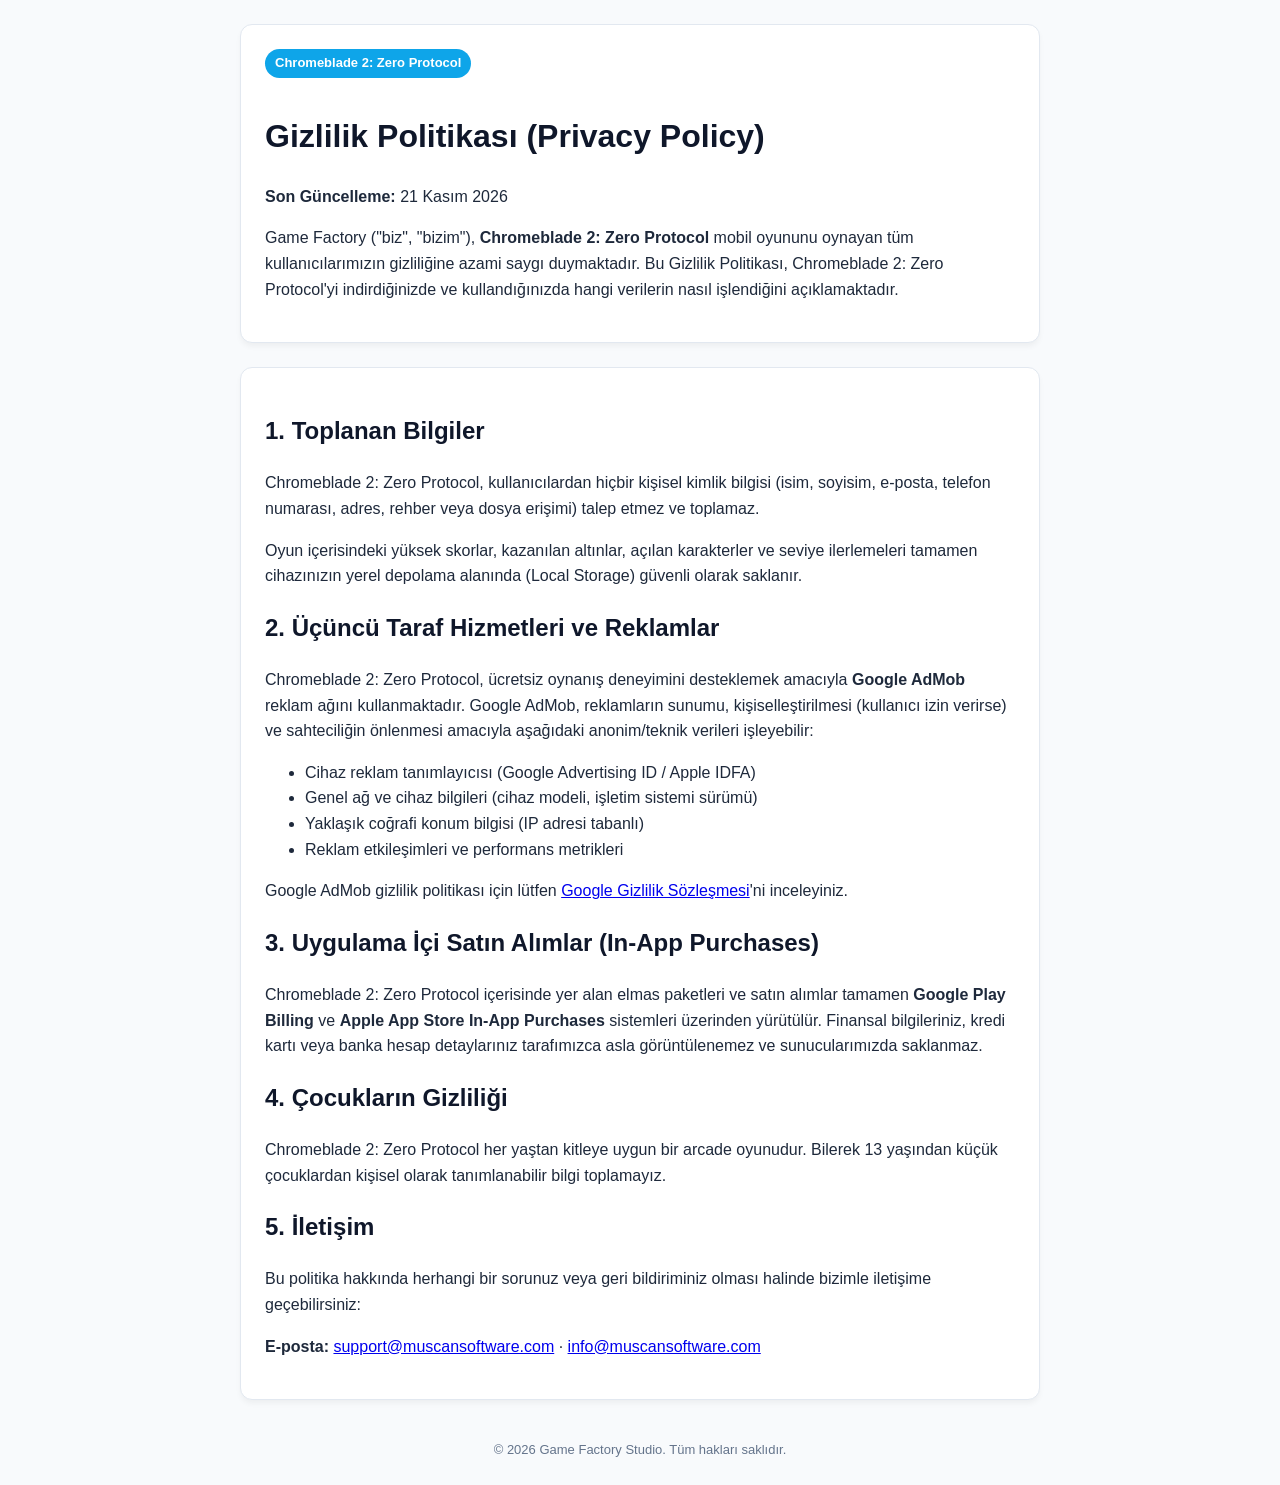
==== privacy/chromeblade-2.html @ c7fee3d6 "Initial legal pages, privacy policies and app-ads.txt" ====
<!DOCTYPE html>
<html lang="tr">
<head>
  <meta charset="UTF-8">
  <meta name="viewport" content="width=device-width, initial-scale=1.0">
  <title>Gizlilik Politikası — Chromeblade 2: Zero Protocol</title>
  <style>
    body {
      font-family: -apple-system, BlinkMacSystemFont, "Segoe UI", Roboto, Helvetica, Arial, sans-serif;
      line-height: 1.6;
      color: #1e293b;
      background-color: #f8fafc;
      padding: 24px;
      max-width: 800px;
      margin: 0 auto;
    }
    h1, h2, h3 { color: #0f172a; }
    .badge {
      display: inline-block;
      background: #0ea5e9;
      color: #fff;
      padding: 4px 10px;
      border-radius: 9999px;
      font-size: 13px;
      font-weight: 600;
      margin-bottom: 12px;
    }
    .box {
      background: #ffffff;
      padding: 24px;
      border-radius: 12px;
      box-shadow: 0 4px 6px -1px rgba(0, 0, 0, 0.05);
      margin-bottom: 24px;
      border: 1px solid #e2e8f0;
    }
    footer {
      font-size: 13px;
      color: #64748b;
      text-align: center;
      margin-top: 40px;
    }
  </style>
</head>
<body>

  <div class="box">
    <span class="badge">Chromeblade 2: Zero Protocol</span>
    <h1>Gizlilik Politikası (Privacy Policy)</h1>
    <p><strong>Son Güncelleme:</strong> 21 Kasım 2026</p>
    <p>Game Factory ("biz", "bizim"), <strong>Chromeblade 2: Zero Protocol</strong> mobil oyununu oynayan tüm kullanıcılarımızın gizliliğine azami saygı duymaktadır. Bu Gizlilik Politikası, Chromeblade 2: Zero Protocol'yi indirdiğinizde ve kullandığınızda hangi verilerin nasıl işlendiğini açıklamaktadır.</p>
  </div>

  <div class="box">
    <h2>1. Toplanan Bilgiler</h2>
    <p>Chromeblade 2: Zero Protocol, kullanıcılardan hiçbir kişisel kimlik bilgisi (isim, soyisim, e-posta, telefon numarası, adres, rehber veya dosya erişimi) talep etmez ve toplamaz.</p>
    <p>Oyun içerisindeki yüksek skorlar, kazanılan altınlar, açılan karakterler ve seviye ilerlemeleri tamamen cihazınızın yerel depolama alanında (Local Storage) güvenli olarak saklanır.</p>

    <h2>2. Üçüncü Taraf Hizmetleri ve Reklamlar</h2>
    <p>Chromeblade 2: Zero Protocol, ücretsiz oynanış deneyimini desteklemek amacıyla <strong>Google AdMob</strong> reklam ağını kullanmaktadır. Google AdMob, reklamların sunumu, kişiselleştirilmesi (kullanıcı izin verirse) ve sahteciliğin önlenmesi amacıyla aşağıdaki anonim/teknik verileri işleyebilir:</p>
    <ul>
      <li>Cihaz reklam tanımlayıcısı (Google Advertising ID / Apple IDFA)</li>
      <li>Genel ağ ve cihaz bilgileri (cihaz modeli, işletim sistemi sürümü)</li>
      <li>Yaklaşık coğrafi konum bilgisi (IP adresi tabanlı)</li>
      <li>Reklam etkileşimleri ve performans metrikleri</li>
    </ul>
    <p>Google AdMob gizlilik politikası için lütfen <a href="https://policies.google.com/privacy" target="_blank" rel="noopener">Google Gizlilik Sözleşmesi</a>'ni inceleyiniz.</p>

    <h2>3. Uygulama İçi Satın Alımlar (In-App Purchases)</h2>
    <p>Chromeblade 2: Zero Protocol içerisinde yer alan elmas paketleri ve satın alımlar tamamen <strong>Google Play Billing</strong> ve <strong>Apple App Store In-App Purchases</strong> sistemleri üzerinden yürütülür. Finansal bilgileriniz, kredi kartı veya banka hesap detaylarınız tarafımızca asla görüntülenemez ve sunucularımızda saklanmaz.</p>

    <h2>4. Çocukların Gizliliği</h2>
    <p>Chromeblade 2: Zero Protocol her yaştan kitleye uygun bir arcade oyunudur. Bilerek 13 yaşından küçük çocuklardan kişisel olarak tanımlanabilir bilgi toplamayız.</p>

    <h2>5. İletişim</h2>
    <p>Bu politika hakkında herhangi bir sorunuz veya geri bildiriminiz olması halinde bizimle iletişime geçebilirsiniz:</p>
    <p><strong>E-posta:</strong> <a href="mailto:support@muscansoftware.com">support@muscansoftware.com</a> · <a href="mailto:info@muscansoftware.com">info@muscansoftware.com</a></p>
  </div>

  <footer>
    &copy; 2026 Game Factory Studio. Tüm hakları saklıdır.
  </footer>

</body>
</html>
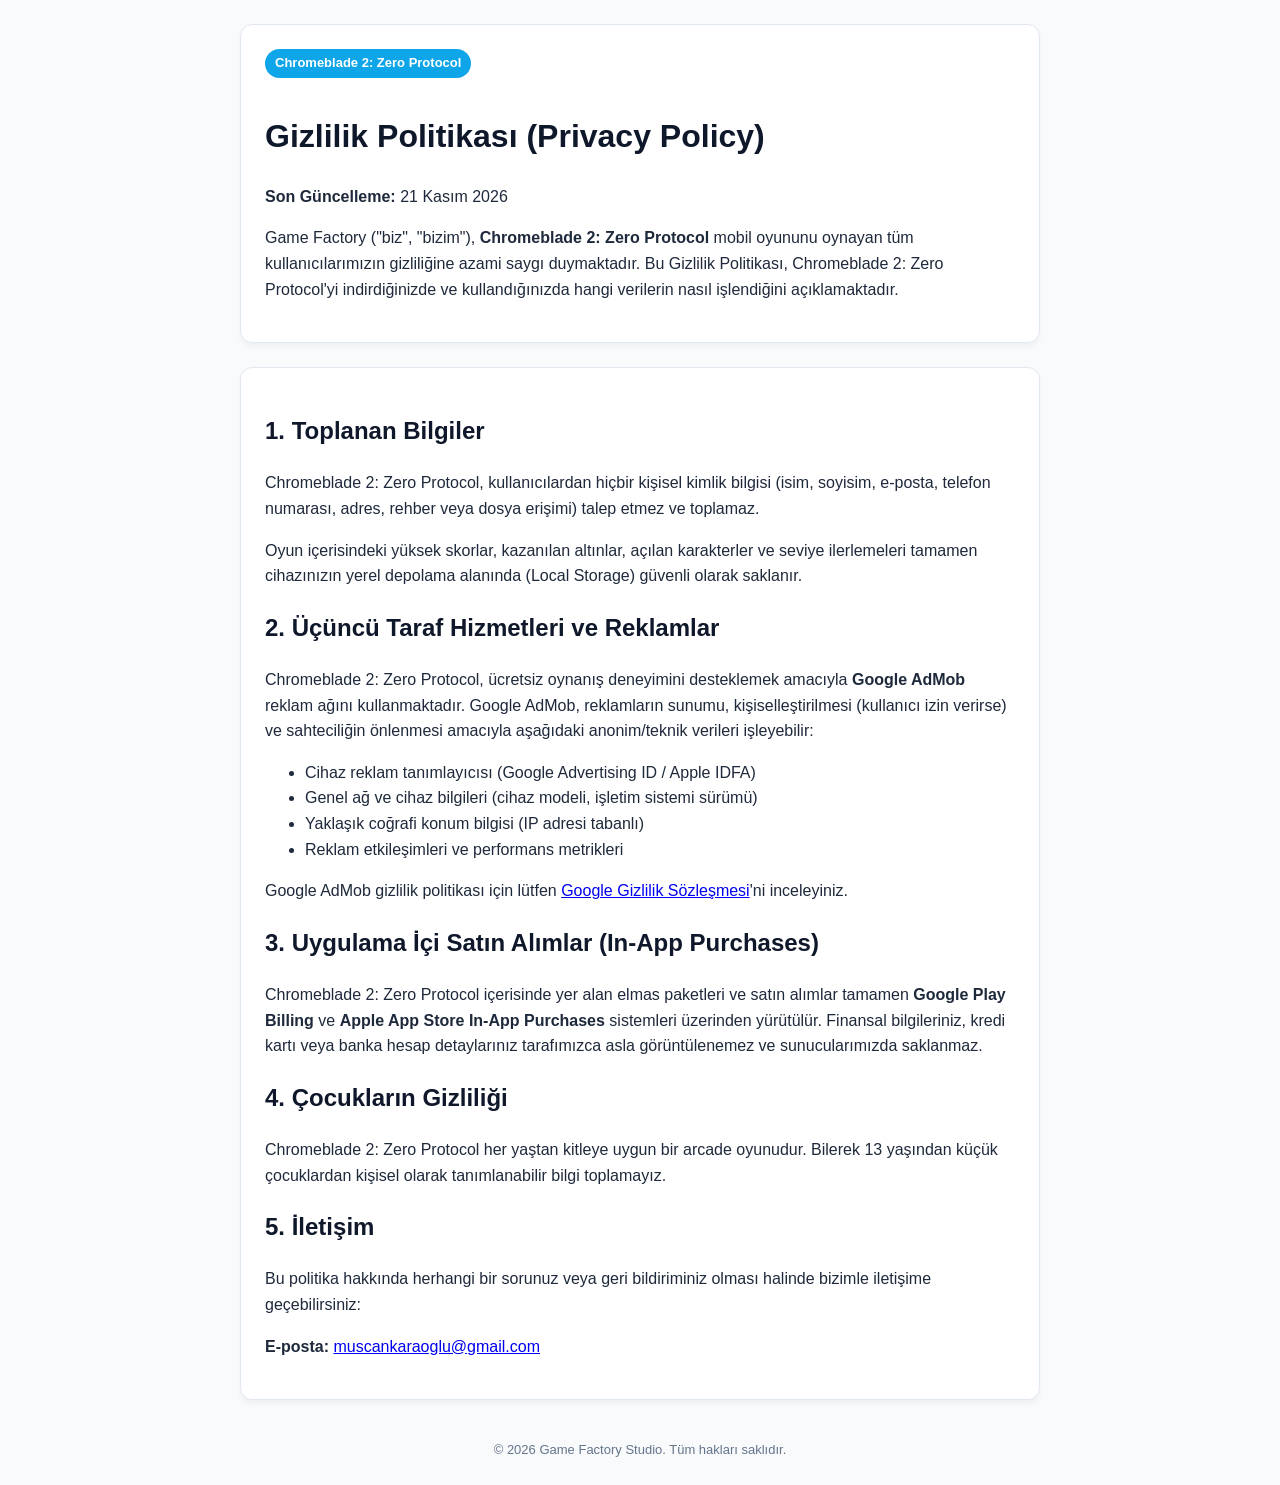
==== commit 44e00dc0: "Update contact email to muscankaraoglu@gmail.com" ====
--- a/privacy/chromeblade-2.html
+++ b/privacy/chromeblade-2.html
@@ -73,7 +73,7 @@
 
     <h2>5. İletişim</h2>
     <p>Bu politika hakkında herhangi bir sorunuz veya geri bildiriminiz olması halinde bizimle iletişime geçebilirsiniz:</p>
-    <p><strong>E-posta:</strong> <a href="mailto:support@muscansoftware.com">support@muscansoftware.com</a> · <a href="mailto:info@muscansoftware.com">info@muscansoftware.com</a></p>
+    <p><strong>E-posta:</strong> <a href="mailto:muscankaraoglu@gmail.com">muscankaraoglu@gmail.com</a></p>
   </div>
 
   <footer>
